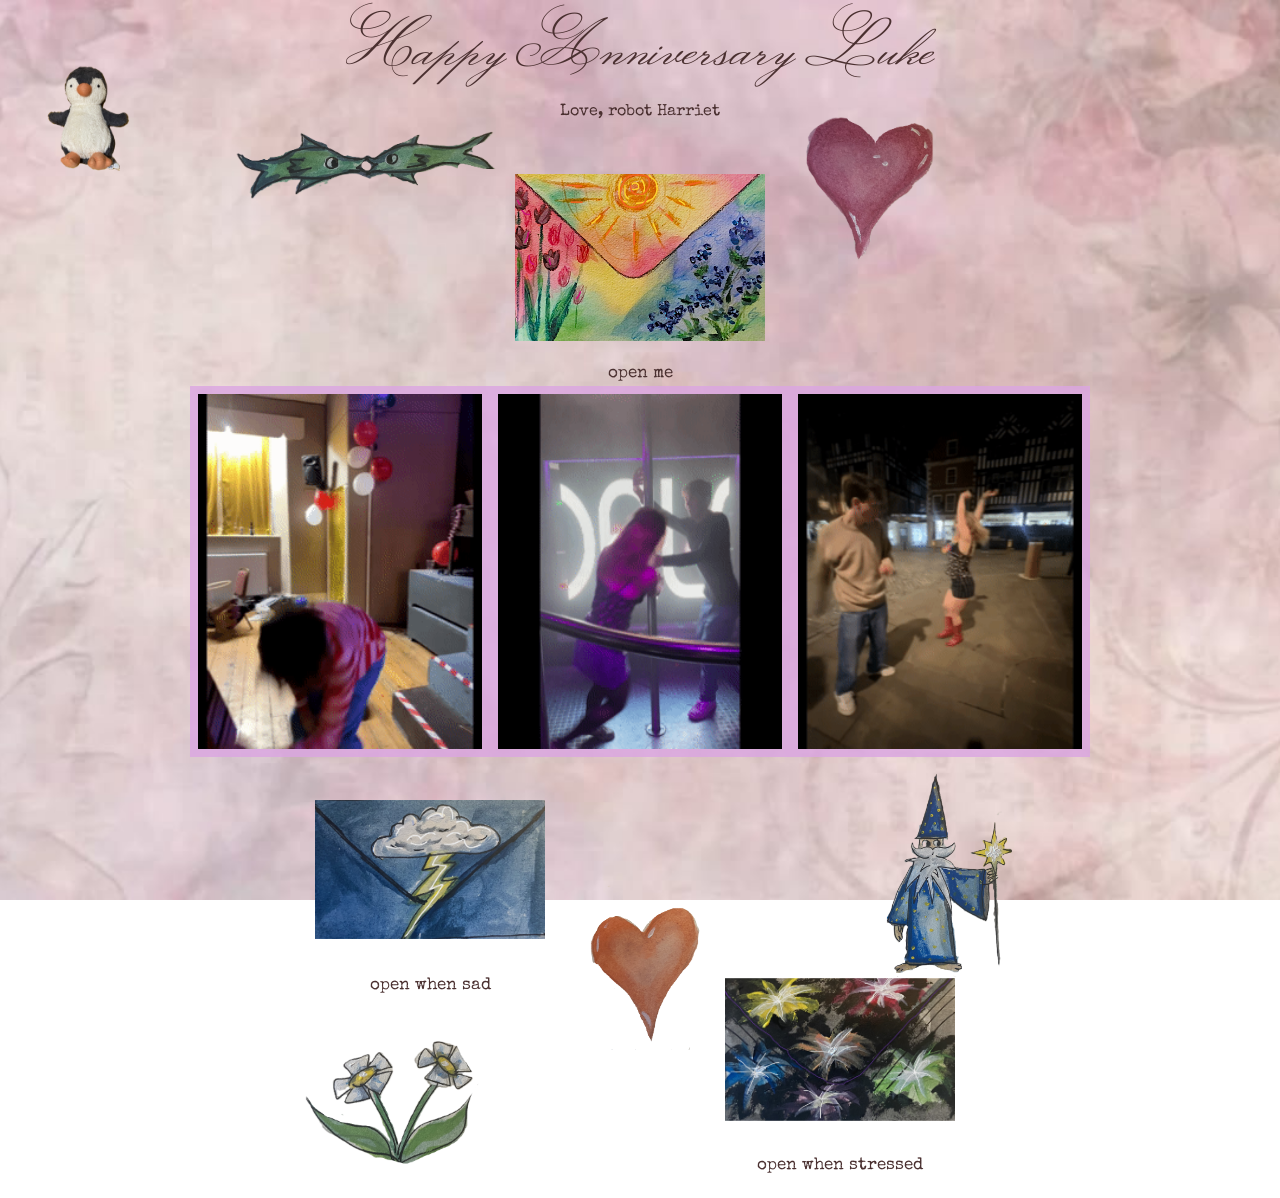
==== index.html @ 62adac32 "Publish anniversary site" ====
<!doctype html>
<html lang="en">

    <head>
        <meta charset="UTF-8" />
        <meta name="viewport" content="width=device-width, initial-scale=1.0" />

        <title>i am a website</title>

        <link rel="stylesheet" href="style.css"/>
    </head>

    <body>
        <header></header> 
        <main class="home">
            <h1><span class="title-happy">Happy<img src="images/fish.png" alt="Fish" /></span> Anniversary <span class="title-name">Luke<img src="images/pink.png" alt="Pink heart" /></span></h1>
            <p>Love, robot Harriet</p>

            <section class="envelope-grid">
                <a href="letter.html?letter=miss-you" class="envelope">
                    <img src="images/miss-you.png" alt="open me" />
                    <p>open me</p>
                </a>
            </section>
        </main>
        <footer>
            <div class="box1">
                <img src="images/dance1.gif" alt="Dance animation 1" />
            </div>
            <div class="box2">
                <img src="images/dance2.gif" alt="Dance animation 2" />
            </div>
            <div class="box3">
                <img src="images/dance3.gif" alt="Dance animation 3" />
            </div>
            <img src="images/wiz.png" alt="Wizard" class="stressed-wiz" />
        </footer>
        <section class="envelope-grid new-letters">
            <a href="letter.html?letter=sad" class="envelope">
                <img src="images/storm.png" alt="Open when sad" />
                <p><span class="sad-open">open<img src="images/daisy.png" alt="Daisy" /></span> when sad</p>
            </a>
            <a href="letter.html?letter=stressed" class="envelope stressed-envelope">
                <img src="images/firework.png" alt="Open when stressed" />
                <p>open when stressed</p>
            </a>
            <img src="images/orange.png" alt="Orange heart" class="between-labels" />
        </section>
        <img
            src="images/penguin.png"
            alt="A penguin that runs away from the cursor"
            class="runaway-penguin"
        />
        <script src="penguin.js"></script>
    </body>

</html>
---- style.css ----
@import url('https://fonts.googleapis.com/css2?family=Monsieur+La+Doulaise&family=Special+Elite&display=swap');
* {
    box-sizing: border-box;
}
body {
    margin: 0;
    min-height: 100vh;
    background-image: url("images/bg.jpg");
    background-size: cover;
    background-position: center;
    background-repeat: no-repeat;
    background-attachment: fixed;
    color: #4a3030;
    font-family: "Special Elite", monospace;
    display: flex;
    flex-direction: column;
    align-items: center;
    justify-content: center;
}
footer {
  position: relative;
    display: grid;
    grid-template-columns: repeat(3, 1fr);
    width: min(900px, 90vw);
    border: 2px solid darkpink;
    background-color: rgba(219, 165, 227, 0.8);
}
footer > div {
  min-width: 0;
  padding: 8px;
  border: 2px solid darkpink;
}
footer img {
  display: block;
  width: 100%;
  height: auto;
}
footer > .stressed-wiz {
  position: absolute;
  top: calc(100% - 30px);
  left: calc(50% + 25vw);
  z-index: 1;
  width: auto;
  height: 280px;
  margin: 0;
  object-fit: contain;
  transform: translateX(-50%);
}
a {
    color: inherit;
}
.runaway-penguin {
  position: fixed;
  z-index: 2;
  top: 24px;
  left: 24px;
  width: min(150px, 24vw);
  height: auto;
  pointer-events: none;
  transition: left 140ms ease-out, top 140ms ease-out;
}
@media (prefers-reduced-motion: reduce) {
  .runaway-penguin {
    transition: none;
  }
}
/* Home Page */

.home::-webkit-scrollbar {
    display: none;
}
.home h1 {
    margin: 0 0 10px;
    font-family: "Monsieur La Doulaise", cursive;
    font-size: 60px;
    font-weight: 400;
    text-align: center;
}
.title-happy {
  position: relative;
  display: inline-block;
}
.title-happy img {
  position: absolute;
  top: calc(100% + 28px);
  left: calc(50% - 60px);
  width: 280px;
  height: auto;
  transform: translateX(-50%);
}
.title-name {
  position: relative;
  display: inline-flex;
  flex-direction: column;
  align-items: center;
}
.title-name img {
  position: absolute;
  top: 100%;
  left: 50%;
  display: block;
  width: 140px;
  height: auto;
  transform: translateX(-50%);
}
.home > p {
    margin: 0 0 45px;
    text-align: center;
}
/* Envelope Grid */
.envelope-grid {
    display: grid;
    grid-template-columns: 1fr;
}
.new-letters {
  position: relative;
  grid-template-columns: repeat(2, minmax(0, 1fr));
  gap: 20px;
  width: min(600px, 90vw);
  margin: 20px auto;
  padding-bottom: 180px;
}
.new-letters .envelope {
  width: 100%;
}
.new-letters .envelope:first-child {
  position: relative;
  left: -55px;
}
.new-letters .stressed-envelope {
  position: relative;
  top: 180px;
  left: 45px;
}
.new-letters .envelope .sad-open {
  position: relative;
  display: inline-block;
}
.new-letters .envelope .sad-open img {
  position: absolute;
  top: calc(100% + 40px);
  left: 50%;
  display: block;
  width: 180px;
  height: auto;
  margin: 0;
  object-fit: contain;
  transform: translateX(-50%);
}
.new-letters .between-labels {
  position: absolute;
  top: 100px;
  left: 50%;
  width: 130px;
  height: auto;
  transform: translateX(-50%);
}
.new-letters .envelope img {
  transform: scale(0.92);
}
.envelope {
    width: 260px;
    justify-self: center;
    text-align: center;
    text-decoration: none;
    transition: transform 0.2s ease;
}
.envelope img {
    display: block;
    width: 250px;
    height: 185px;
    margin: 0 auto;
    object-fit: contain;
}
.envelope p {
    margin: 12px 0 0;
    font-size: 17px;
    line-height: 1.4;
}
.envelope:hover {
    transform: translateY(-6px);
}
/* Letter Page */
.letter-container {
    position: relative;
    width: 700px;
    max-width: 90vw;
    margin-top: 30px;
}
.opening-gif {
    display: block;
    width: 100%;
    height: auto;
}
.letter-text {
    position: absolute;
    top: 50%;
    left: 50%;
    transform: translate(-50%, -50%);
    width: 55%;
    text-align: center;
    opacity: 1;
    transition: opacity 1.5s ease;
}
.letter-text.hidden {
    opacity: 0;
}
.letter-text h1 {
    margin: 0 0 20px;
    font-size: 24px;
    font-weight: normal;
}
.letter-text p {
    margin: 0;
    font-size: 16px;
    line-height: 1.6;
}
.back-link {
    margin-top: 30px;
    font-size: 14px;
    text-decoration: none;
}
.back-link:hover{
    text-decoration: underline;
}
/* mobile version */
@media (max-width: 600px) {
  body {
    padding: 20px 0;
  }
  /* HOME */
  .home {
    width: 90vw;
    height: 80vh;
    padding: 40px 15px;
    border-radius: 25px;
    overflow-y: auto;
    /* Hide scrollbar */
    scrollbar-width: none;
    -ms-overflow-style: none;
  }
  .home::-webkit-scrollbar {
    display: none;
  }
  .home h1 {
    font-size: 42px;
  }
  .home > p {
    margin-bottom: 30px;
  }
  /* ENVELOPES */
  .envelope-grid {
    width: 100%;
    grid-template-columns:1fr;
    gap: 30px 0;
    justify-items: center;
  }
  .new-letters {
    grid-template-columns: repeat(2, minmax(0, 1fr));
    gap: 8px;
    width: 90vw;
    margin: 15px auto;
    padding-bottom: 140px;
  }
  .new-letters .envelope:first-child {
    left: -24px;
  }
  .new-letters .stressed-envelope {
    top: 140px;
    left: 20px;
  }
  .new-letters .between-labels {
    top: 17px;
    width: 96px;
  }
  footer > .stressed-wiz {
    height: 220px;
  }
  .envelope {
    width: 150px;
    justify-self: center;
  }
  .envelope img {
    width: 150px;
    height: 115px;
  }
  .new-letters .envelope img {
    width: 100%;
  }
  .envelope p {
    margin-top: 8px;
    font-size: 14px;
  }
  /* LETTER */
  .letter-page {
    padding: 30px 15px;
  }
  .letter-container {
    width: 95vw;
    margin-top: 20px;
  }
  .letter-text {
    width: 55%;
  }
  .letter-text h1 {
    margin-bottom: 12px;
    font-size: 18px;
  }
  .letter-text p {
    font-size: 12px;
    line-height: 1.5;
  }
  /* BACK LINK */
  .back-link {
    margin-top: 20px;
    font-size: 13px;
  }
}
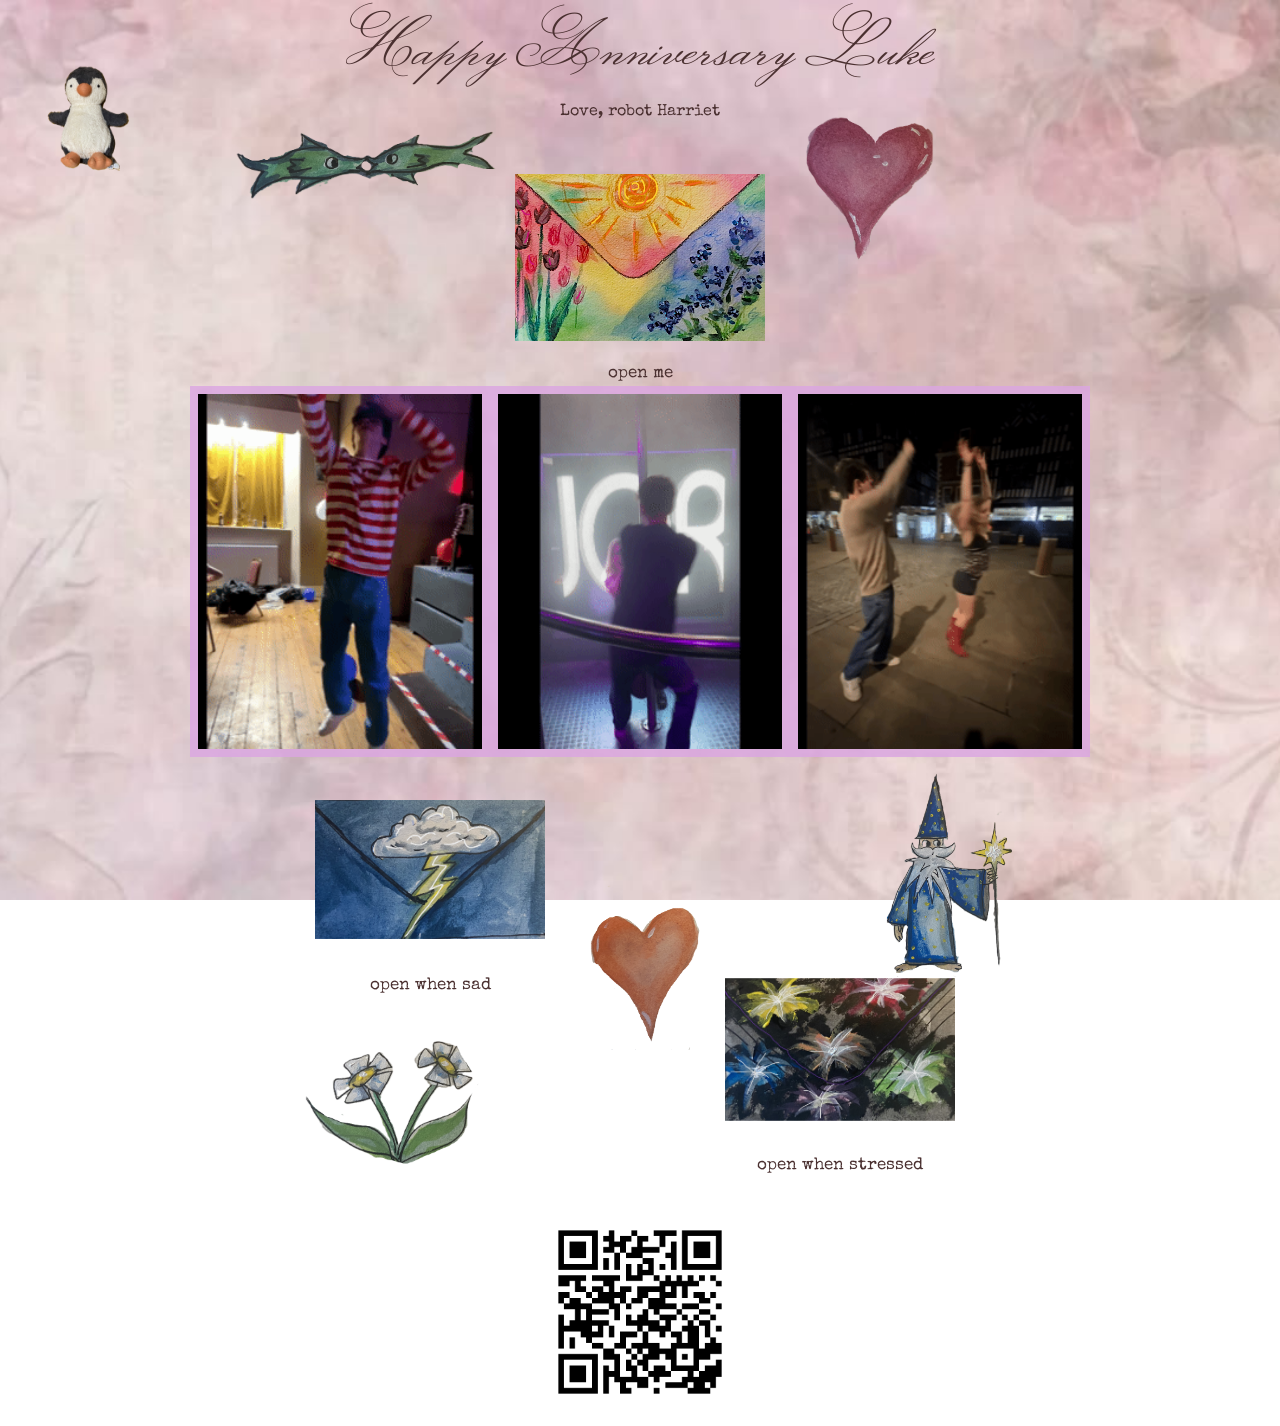
==== commit dcdc8c02: "Add site QR code" ====
--- a/index.html
+++ b/index.html
@@ -51,6 +51,7 @@
             alt="A penguin that runs away from the cursor"
             class="runaway-penguin"
         />
+        <img src="images/site-qr.png" alt="QR code linking to the anniversary website" class="site-qr" />
         <script src="penguin.js"></script>
     </body>
 
--- a/style.css
+++ b/style.css
@@ -59,6 +59,14 @@
   pointer-events: none;
   transition: left 140ms ease-out, top 140ms ease-out;
 }
+.site-qr {
+  display: block;
+  width: min(180px, 40vw);
+  height: auto;
+  margin: 24px auto;
+  padding: 8px;
+  background: #fff;
+}
 @media (prefers-reduced-motion: reduce) {
   .runaway-penguin {
     transition: none;
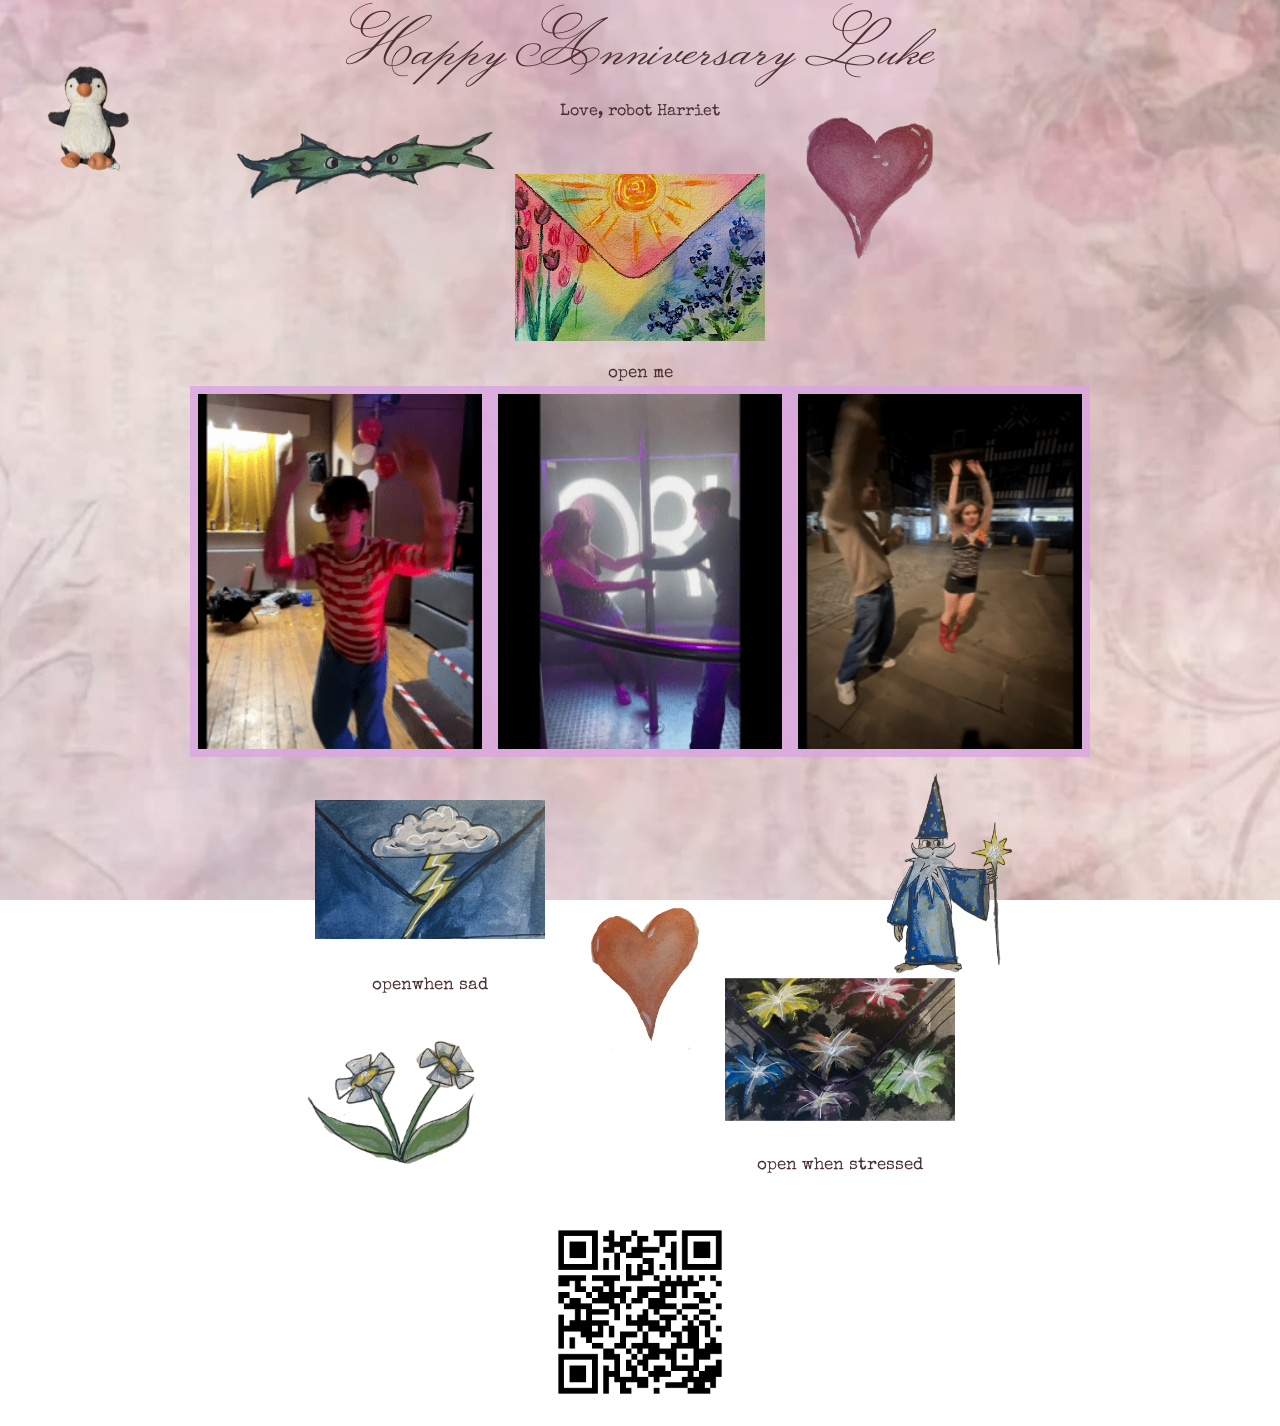
==== commit ff6023fc: "Animate sad label independently" ====
--- a/index.html
+++ b/index.html
@@ -38,7 +38,7 @@
         <section class="envelope-grid new-letters">
             <a href="letter.html?letter=sad" class="envelope">
                 <img src="images/storm.png" alt="Open when sad" />
-                <p><span class="sad-open">open<img src="images/daisy.png" alt="Daisy" /></span> when sad</p>
+                <p><span class="sad-open"><span class="sad-label-text">open</span><img src="images/daisy.png" alt="Daisy" /></span><span class="sad-label-text"> when sad</span></p>
             </a>
             <a href="letter.html?letter=stressed" class="envelope stressed-envelope">
                 <img src="images/firework.png" alt="Open when stressed" />
--- a/style.css
+++ b/style.css
@@ -144,6 +144,16 @@
   position: relative;
   display: inline-block;
 }
+.new-letters .sad-label-text {
+  display: inline-block;
+  transition: transform 0.2s ease;
+}
+.new-letters .envelope:first-child:hover {
+  transform: none;
+}
+.new-letters .envelope:first-child:hover .sad-label-text {
+  transform: translateY(-6px);
+}
 .new-letters .envelope .sad-open img {
   position: absolute;
   top: calc(100% + 40px);
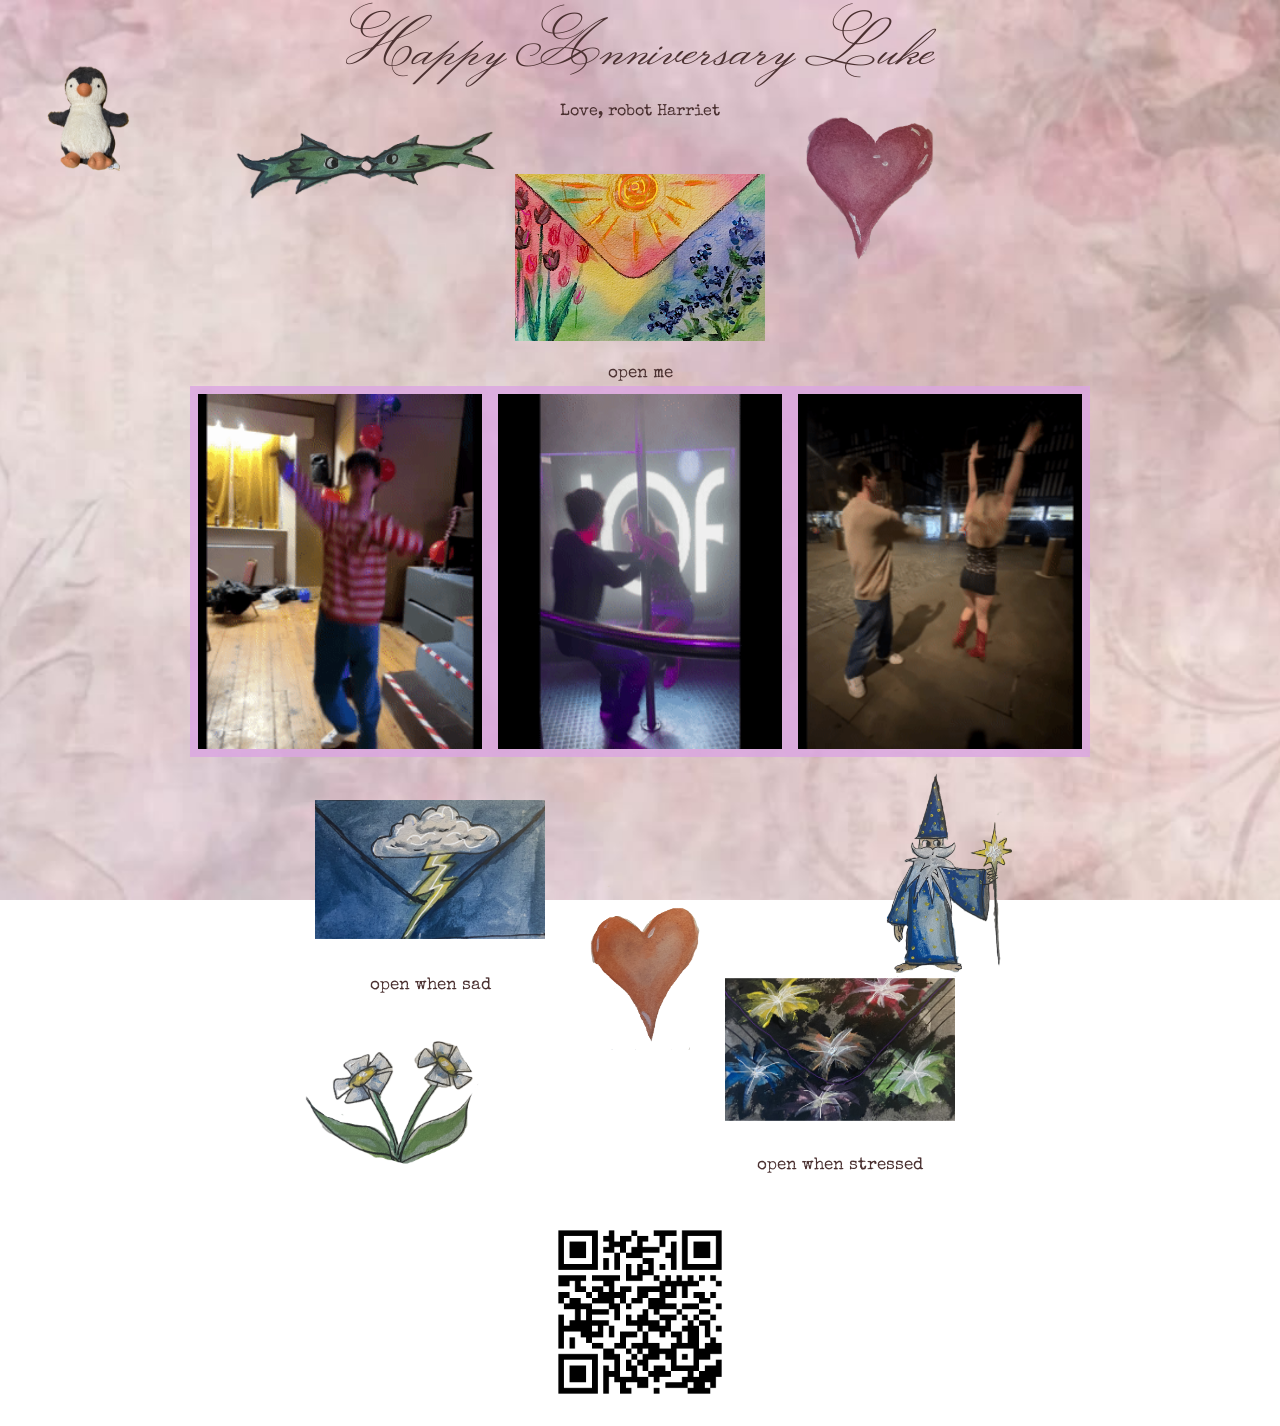
==== commit 0b7bf84a: "Keep sad envelope hover with fixed daisy" ====
--- a/index.html
+++ b/index.html
@@ -38,7 +38,7 @@
         <section class="envelope-grid new-letters">
             <a href="letter.html?letter=sad" class="envelope">
                 <img src="images/storm.png" alt="Open when sad" />
-                <p><span class="sad-open"><span class="sad-label-text">open</span><img src="images/daisy.png" alt="Daisy" /></span><span class="sad-label-text"> when sad</span></p>
+                <p><span class="sad-open">open<img src="images/daisy.png" alt="Daisy" /></span> when sad</p>
             </a>
             <a href="letter.html?letter=stressed" class="envelope stressed-envelope">
                 <img src="images/firework.png" alt="Open when stressed" />
--- a/style.css
+++ b/style.css
@@ -144,15 +144,8 @@
   position: relative;
   display: inline-block;
 }
-.new-letters .sad-label-text {
-  display: inline-block;
-  transition: transform 0.2s ease;
-}
-.new-letters .envelope:first-child:hover {
-  transform: none;
-}
-.new-letters .envelope:first-child:hover .sad-label-text {
-  transform: translateY(-6px);
+.new-letters .envelope:first-child:hover .sad-open img {
+  transform: translate(-50%, 6px);
 }
 .new-letters .envelope .sad-open img {
   position: absolute;
@@ -164,6 +157,7 @@
   margin: 0;
   object-fit: contain;
   transform: translateX(-50%);
+  transition: transform 0.2s ease;
 }
 .new-letters .between-labels {
   position: absolute;
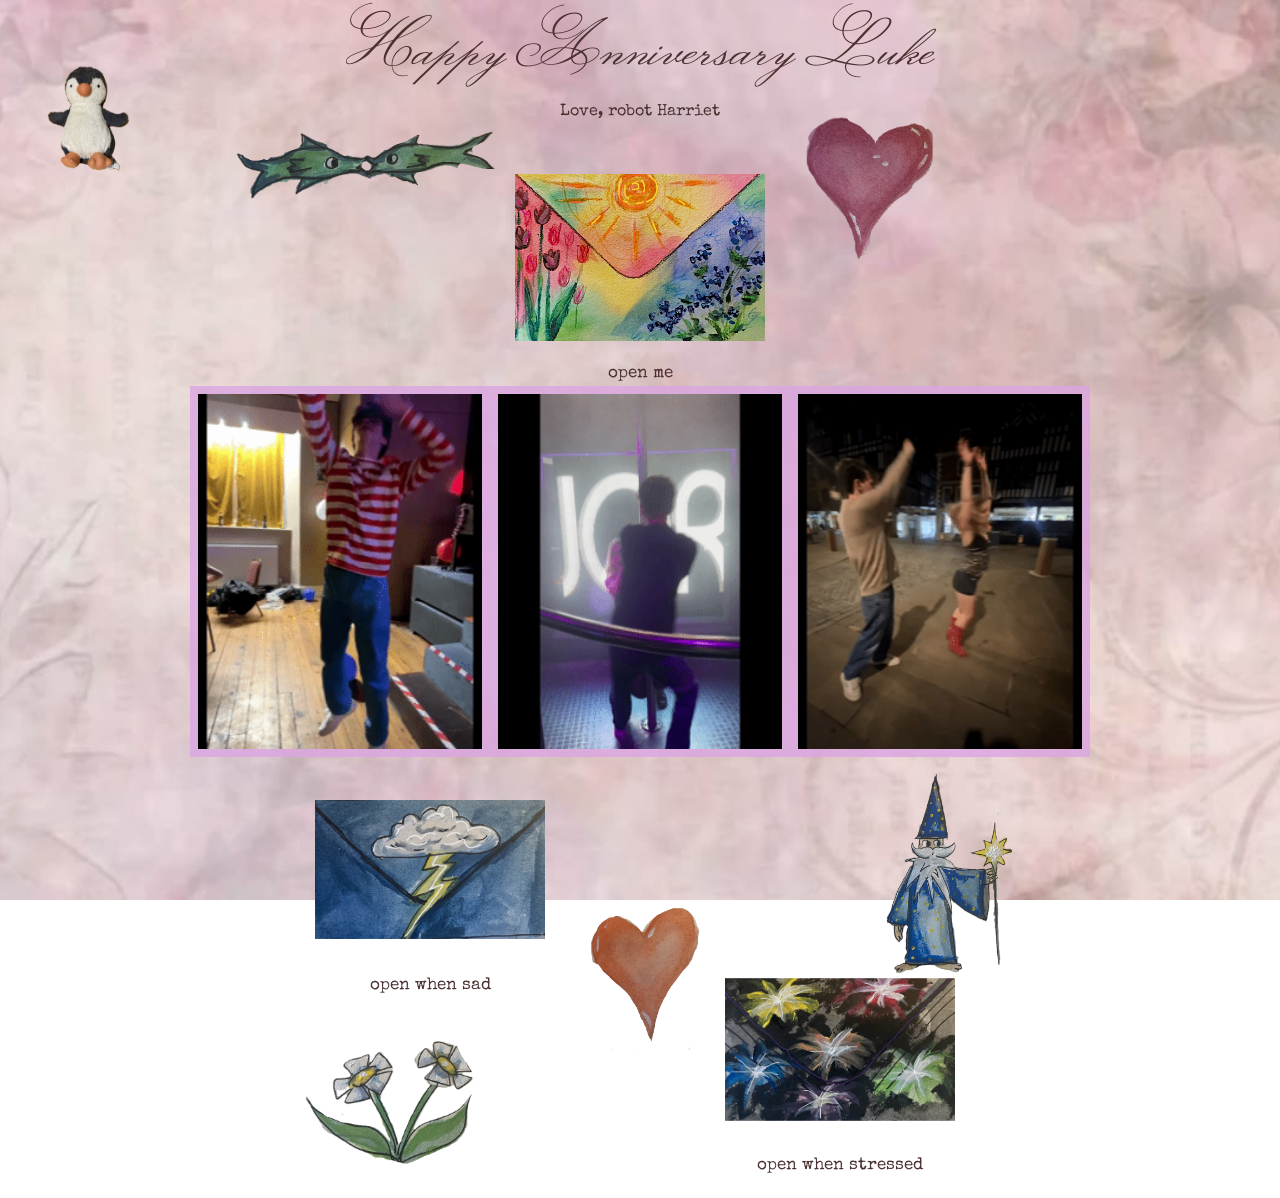
==== commit 25ff2347: "Remove site QR code" ====
--- a/index.html
+++ b/index.html
@@ -51,7 +51,6 @@
             alt="A penguin that runs away from the cursor"
             class="runaway-penguin"
         />
-        <img src="images/site-qr.png" alt="QR code linking to the anniversary website" class="site-qr" />
         <script src="penguin.js"></script>
     </body>
 
--- a/style.css
+++ b/style.css
@@ -59,14 +59,6 @@
   pointer-events: none;
   transition: left 140ms ease-out, top 140ms ease-out;
 }
-.site-qr {
-  display: block;
-  width: min(180px, 40vw);
-  height: auto;
-  margin: 24px auto;
-  padding: 8px;
-  background: #fff;
-}
 @media (prefers-reduced-motion: reduce) {
   .runaway-penguin {
     transition: none;
